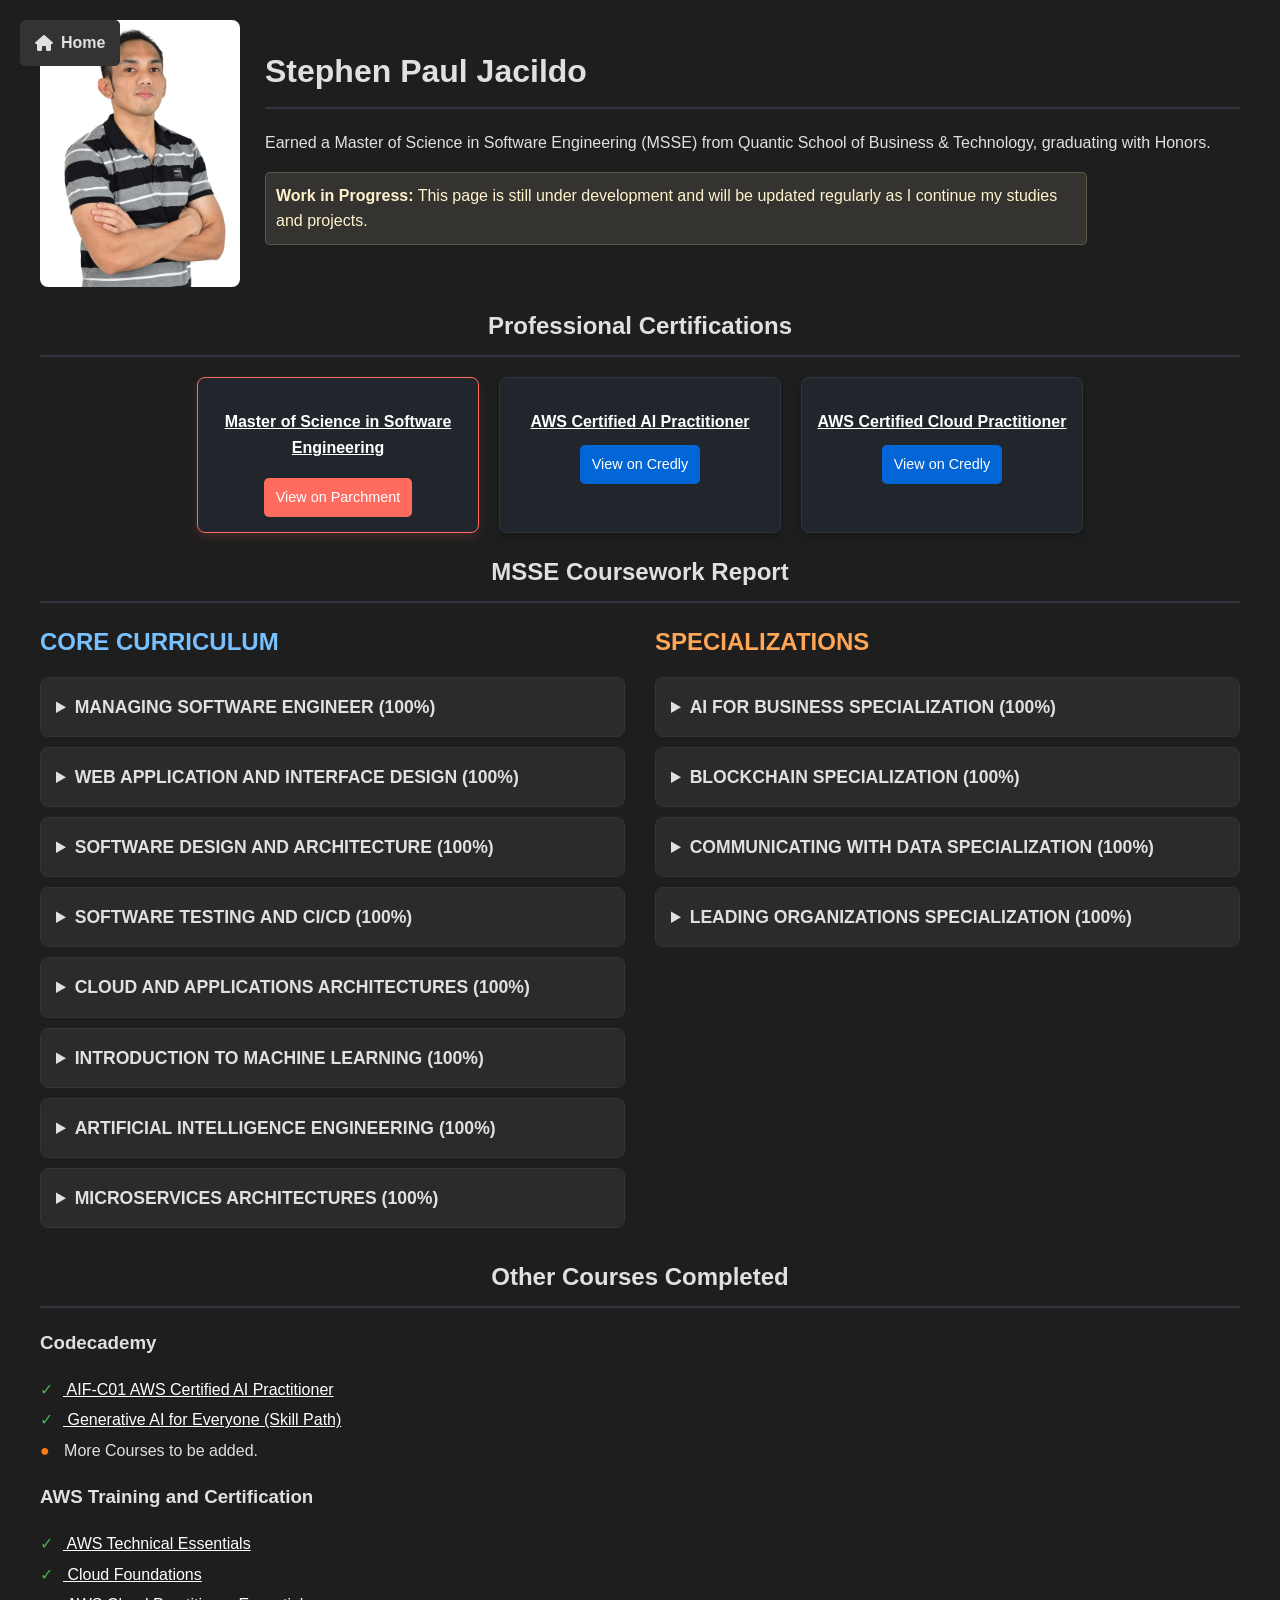
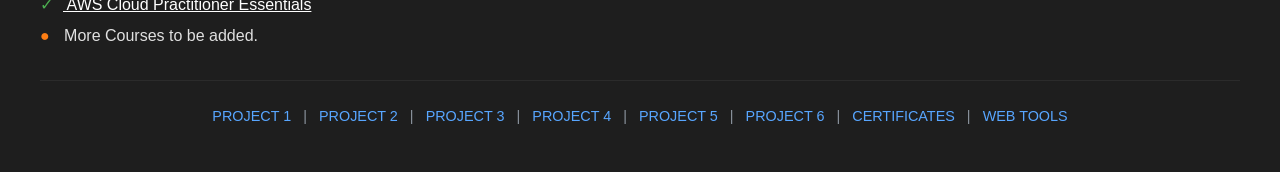
==== index.html @ 01475dbf "Initial commit" ====
<!DOCTYPE html>
<html lang="en">
<head>
    <meta charset="UTF-8">
    <meta name="viewport" content="width=device-width, initial-scale=1.0">
    <title>Stephen Paul Jacildo</title>
	<link rel="shortcut icon" type="image/x-icon" href="favicon.ico">
    <link rel="stylesheet" href="css/common.css">
    <link rel="stylesheet" href="css/about.css">
    <link href="https://cdnjs.cloudflare.com/ajax/libs/font-awesome/6.0.0/css/all.min.css" rel="stylesheet">
    <style>
        .status.complete {
            color: #4CAF50;
        }

        .certificate-link {
            color: white !important;
        }
    </style>

</head>
<body>
    <div class="home-button">
        <a href="#" title="Home" onclick="window.scrollTo({top:0,behavior:'smooth'});return false;"><i class="fas fa-home"></i> Home</a>
    </div>

    <div class="container">
        <div class="profile">
            <img src="photo.jpg" alt="Profile Picture">
        </div>
        <div class="profile-details">
            <h1>Stephen Paul Jacildo</h1>
            <p>Earned a Master of Science in Software Engineering (MSSE) from Quantic School of Business & Technology, graduating with Honors.</p>
            <p class="wip-notice">
                <strong>Work in Progress:</strong> This page is still under development and will be updated regularly as I continue my studies and projects.
            </p>
        </div>
    </div>

    <h2>Professional Certifications</h2>
    <div id="professional-certifications-container" class="certifications-container">
        <!-- Professional certifications will be dynamically loaded here -->
    </div>

    <h2>MSSE Coursework Report</h2>
    <div class="msse-progress-wrapper">
        <div class="msse-column">
            <h3 class="core-header">CORE CURRICULUM</h3>
            <div id="msse-progress-container">
                <!-- MSSE courses will be dynamically loaded here -->
            </div>
        </div>
        <div class="msse-column">
            <h3 class="spec-header">SPECIALIZATIONS</h3>
            <div id="specializations-container">
                <!-- Specializations will be dynamically loaded here -->
            </div>
        </div>
    </div>
    
    <h2>Other Courses Completed</h2>
    <div id="other-courses-container">
        <!-- Other courses will be dynamically loaded here -->
    </div>

    <!-- Lightbox Modal -->
    <div id="certificateLightbox" class="lightbox">
        <span id="lightboxClose" class="lightbox-close">&times;</span>
        <div class="lightbox-content-wrapper">
            <div class="lightbox-image-container">
                <img id="lightboxImage" src="" alt="Certificate" style="max-width: 100%; max-height: 80vh; object-fit: contain; border-radius: 8px; box-shadow: 0 10px 20px rgba(0,0,0,0.5);">
            </div>
            <div id="certificateDetails" class="certificate-details lightbox-details">
                <div id="certificateDetailsContent" class="certificate-details-content">
                    <!-- Certificate details will be populated by JavaScript -->
                </div>
            </div>
        </div>
    </div>

    <script src="js/footer.js"></script>
    <script src="data/certificates-data.js"></script>
    <script src="data/course-data.js"></script>
    <script src="js/ui.js"></script>
    <script src="js/about.js"></script>
</body>
</html>
---- css/common.css ----
/* Base Styles */
body {
    margin: 0;
    font-family: Arial, sans-serif;
    background: #1e1e1e;
    color: #e0e0e0;
}

nav {
    display: flex;
    background: #2b2b2b;
}

nav button {
    flex: 1;
    padding: 15px;
    background: #2b2b2b;
    border: none;
    color: #e0e0e0;
    cursor: pointer;
}

nav button.active,
nav button:hover {
    background: #3c3c3c;
}

.tool-section {
    display: none;
    padding: 20px;
}

.tool-section.active {
    display: block;
}

h2,
#section-ip h2,
#section-tree h2,
#section-sorter h2 {
    text-align: center;
}

/* Footer (shared) */
.site-footer {
    text-align: center;
    padding: 1.5rem 0;
    font-size: 0.9rem;
    background: #1e1e1e;
    color: #8b949e;
    border-top: 1px solid #2b2b2b;
    margin-top: 2rem;
}

.site-footer a {
    color: #58a6ff;
    text-decoration: none;
    margin: 0 0.5rem;
}

.site-footer a:hover {
    text-decoration: underline;
}

/* Work In Progress Notice */
.work-in-progress {
    background: #ffdddd;
    color: #333;
    padding: 12px;
    margin: 12px 0;
    border-left: 4px solid #d6332f;
    font-weight: bold;
    font-size: 1em;
    line-height: 1.4em;
    font-family: inherit;
    border-radius: 4px;
}

.work-in-progress .fa-exclamation-triangle {
    margin-right: 8px;
}

/* Shared styles for home button and lightbox */
.home-button {
    position: fixed;
    top: 20px;
    left: 20px;
    z-index: 1000;
}

.home-button a {
    display: inline-flex;
    align-items: center;
    padding: 10px 15px;
    background-color: #333;
    color: #e0e0e0;
    text-decoration: none;
    border-radius: 5px;
    font-weight: bold;
    transition: background-color 0.3s ease;
}

.home-button a:hover {
    background-color: #4CAF50;
    color: white;
}

.home-button a i {
    margin-right: 8px;
}

.lightbox {
    display: none;
    position: fixed;
    top: 0;
    left: 0;
    width: 100%;
    height: 100%;
    background: rgba(0, 0, 0, 0.9);
    z-index: 2000;
    justify-content: center;
    align-items: center;
}

.lightbox.active {
    display: flex;
}

.lightbox-content-wrapper {
    display: flex;
    align-items: flex-start;
    justify-content: center;
    gap: 20px;
    width: 90%;
    height: 90%;
}

.lightbox-image-container {
    flex: 1;
    max-width: 60%;
    display: flex;
    justify-content: center;
    align-items: flex-start;
}

#lightboxImage {
    max-width: 100%;
    max-height: 80vh;
    object-fit: contain;
    border-radius: 8px;
    box-shadow: 0 10px 20px rgba(0,0,0,0.5);
}

.lightbox-close {
    position: absolute;
    top: 20px;
    right: 35px;
    color: #fff;
    font-size: 40px;
    font-weight: bold;
    cursor: pointer;
}

.lightbox-close:hover {
    color: #4CAF50;
}

.certificate-details {
    width: 40%;
    background: #2b2b2b;
    border-left: 2px solid #444;
    padding: 20px;
    overflow-y: auto;
    display: block;
}

.certificate-details-content h3 {
    color: #4CAF50;
    margin-top: 0;
    border-bottom: 2px solid #4CAF50;
    padding-bottom: 10px;
}

.certificate-details-content p {
    margin: 10px 0;
    padding: 8px 0;
    border-bottom: 1px solid #444;
}

.certificate-details-content p strong {
    display: inline-block;
    width: 80px;
    color: #e0e0e0;
}

 @media (max-width: 1100px) {
    .lightbox-content-wrapper {
        flex-direction: column;
        align-items: center;
        overflow-y: auto;
        height: 95%;
        gap: 10px;
    }
    .lightbox-image-container {
        max-width: 90%;
        flex: 0 1 auto;
    }
    .certificate-details {
        width: 90%;
        border-left: none;
        border-top: 2px solid #444;
    }
}

/* WIP notice styling for dark mode */
.wip-notice {
    max-width: 800px;
    background-color: rgba(255, 243, 205, 0.1);
    border: 1px solid rgba(255, 234, 167, 0.2);
    padding: 10px;
    border-radius: 5px;
    color: #fff3cd;
    margin-top: 15px;
}
---- css/about.css ----
body {
    font-family: -apple-system, BlinkMacSystemFont, "Segoe UI", Helvetica, Arial, sans-serif, "Apple Color Emoji", "Segoe UI Emoji";
    line-height: 1.6;
    max-width: 1200px;
    margin: 0 auto;
    padding: 20px;
    background-color: #1e1e1e;
    color: #e0e0e0;
}

/* About Page Styles */
.about-container {
    text-align: center;
    padding: 2rem;
    max-width: 600px;
    background: #161b22;
    border-radius: 12px;
    border: 1px solid #30363d;
    box-shadow: 0 8px 32px rgba(0, 0, 0, 0.3);
    margin: 10vh auto;
    color: #e6edf3;
    font-family: 'Segoe UI', Tahoma, Geneva, Verdana, sans-serif;
}

.about-container h1 {
    font-size: 2.5rem;
    margin-bottom: 1rem;
    font-weight: 700;
}

.container {
    display: flex;
    flex-wrap: wrap;
    align-items: center;
}
.profile {
    flex: 0 0 200px; /* Don't grow, don't shrink, set a base width of 200px */
    margin-right: 25px; /* Creates a controlled gap */
}
.profile-details {
    flex: 1; /* Allow this section to take up the remaining space */
    min-width: 400px;
}
.profile-details h1 {
    margin-top: 0;
}
.profile img {
    width: 100%; /* Make the image fill its container */
    height: auto;
    border-radius: 8px;
    display: block; /* Removes potential whitespace below the image */
}
h1, h2 {
    border-bottom: 2px solid #30363d;
    padding-bottom: 10px;
}

.course-section {
    max-width: 600px; /* Sets the maximum width to 50% of the body's 1200px max-width */
    margin-bottom: 10px;
    border: 1px solid #30363d;
    border-radius: 8px;
    overflow: hidden;
}

/* MSSE Progress two-column layout */
.msse-progress-wrapper {
    display: grid;
    grid-template-columns: 1fr 1fr;
    gap: 30px;
    margin-top: 20px;
}

.msse-column h3 {
    margin-top: 0;
    margin-bottom: 15px;
    font-size: 1.5em;
}

.core-header {
    color: #79c0ff;
}

.spec-header {
    color: #ffa657;
}

.msse-column .course-section {
    max-width: 100%;
}

/* Responsive: stack columns on smaller screens */
@media (max-width: 900px) {
    .msse-progress-wrapper {
        grid-template-columns: 1fr;
        gap: 20px;
    }
}

summary {
    cursor: pointer;
    padding: 15px;
    font-weight: bold;
    font-size: 1.1em;
    background-color: #2b2b2b;
    outline: none;
    list-style-position: inside;
}
summary:hover {
    background-color: #3c3c3c;
}
.details-content {
    padding: 15px;
    border-top: 1px solid #30363d;
    background-color: #2b2b2b;
}
.progress-bar-container {
    width: 100%;
    background-color: #3c3c3c;
    border-radius: 5px;
    margin: 5px 0 15px 0;
}
.progress-bar {
    height: 20px;
    background-color: #4CAF50;
    text-align: center;
    line-height: 20px;
    color: white;
    border-radius: 5px;
}
.status {
    margin-right: 10px;
}
.complete {
    color: #28a745; /* Brighter green for dark mode */
}
.incomplete {
    color: #fd7e14; /* Orange for incomplete */
}
ul {
    list-style: none;
    padding: 0;
    margin: 0;
}
li {
    margin-bottom: 5px;
}


.back-button {
    display: inline-flex;
    align-items: center;
    gap: 0.5rem;
    padding: 1rem 2rem;
    background: #21262d;
    color: #e6edf3;
    text-decoration: none;
    border-radius: 8px;
    font-weight: 600;
    font-size: 1.1rem;
    transition: all 0.3s ease;
    border: 1px solid #30363d;
}

.back-button:hover {
    background: #30363d;
    transform: translateY(-2px);
    box-shadow: 0 5px 15px rgba(0, 0, 0, 0.4);
}

/* Responsive About Container */
@media (max-width: 768px) {
    .about-container {
        margin: 1rem;
        padding: 1.5rem;
    }

    .about-container h1 {
        font-size: 2rem;
    }
}

/* Professional Certifications styles */
.certifications-container {
    display: flex;
    flex-wrap: wrap;
    gap: 20px;
    justify-content: center;
    margin-top: 20px;
}

.certificate-item {
    background-color: #21262d;
    border: 1px solid #30363d;
    border-radius: 8px;
    padding: 15px;
    text-align: center;
    width: 250px;
    box-shadow: 0 4px 8px rgba(0, 0, 0, 0.2);
    transition: transform 0.2s;
}

.certificate-item:hover {
    transform: translateY(-5px);
}

.certificate-title {
    font-weight: bold;
    color: #e6edf3;
    margin-bottom: 10px;
    min-height: auto;
    display: flex;
    align-items: center;
    justify-content: center;
}

.credly-link {
    display: inline-block;
    background-color: #0366d6;
    color: white;
    padding: 8px 12px;
    border-radius: 5px;
    text-decoration: none;
    font-size: 0.9em;
    transition: background-color 0.2s;
}

.credly-link:hover {
    background-color: #005cc5;
}

/* Parchment link - Quantic coral palette */
.parchment-link {
    display: inline-block;
    background-color: #ff6b5e;
    color: white;
    padding: 8px 12px;
    border-radius: 5px;
    text-decoration: none;
    font-size: 0.9em;
    transition: background-color 0.2s;
    margin-top: 8px;
}

.parchment-link:hover {
    background-color: #e85a4f;
}

/* Degree item - Quantic coral accent */
.degree-item {
    border-color: #ff6b5e;
    box-shadow: 0 4px 8px rgba(255, 107, 94, 0.15);
}

.degree-item:hover {
    box-shadow: 0 8px 16px rgba(255, 107, 94, 0.3);
}
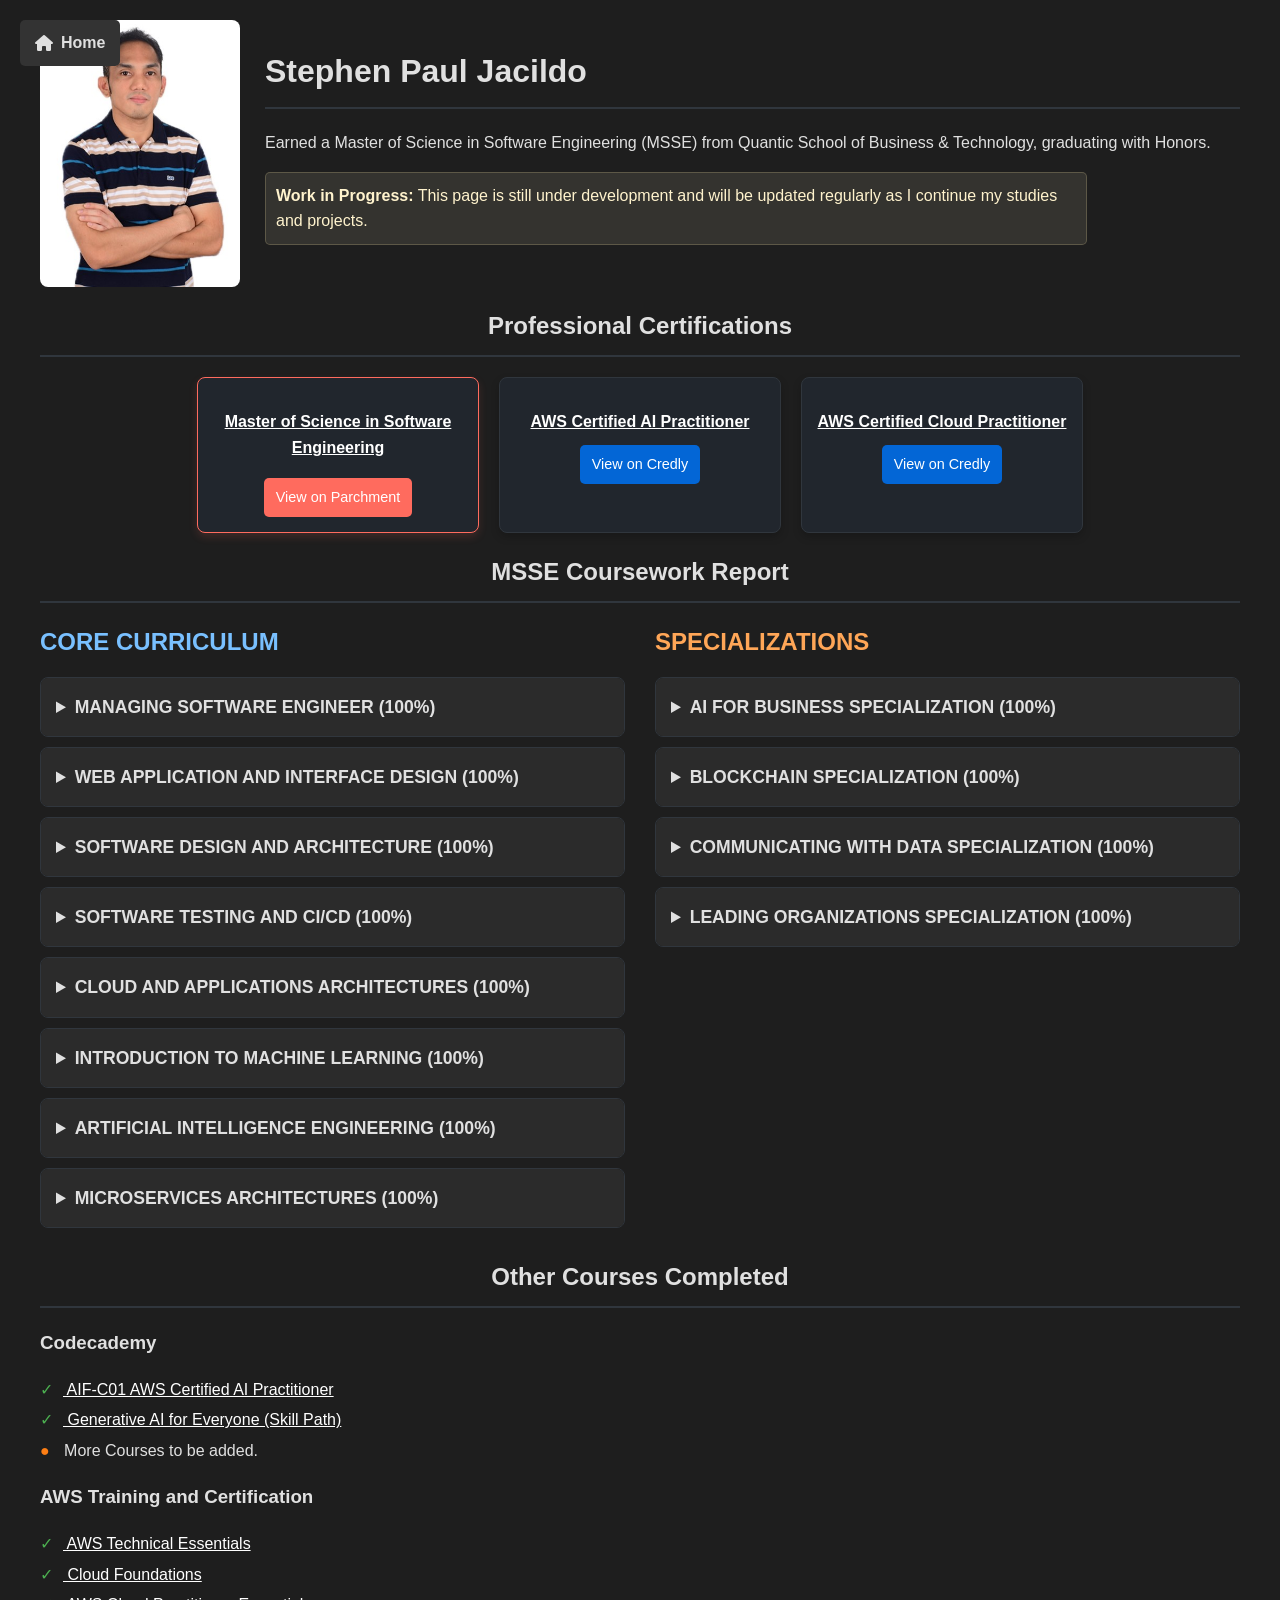
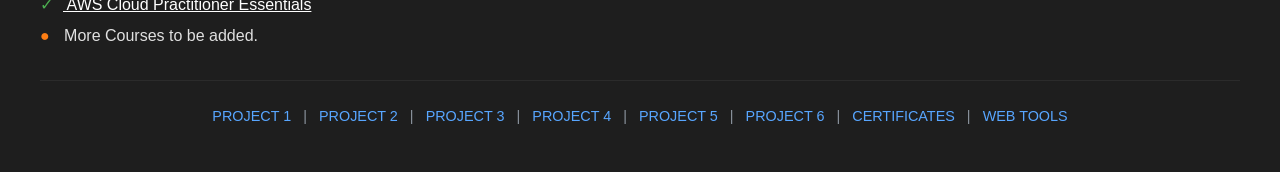
==== commit 54a0add6: "Update" ====
--- a/index.html
+++ b/index.html
@@ -78,6 +78,7 @@
         </div>
     </div>
 
+    <script src="data/footer-links.js"></script>
     <script src="js/footer.js"></script>
     <script src="data/certificates-data.js"></script>
     <script src="data/course-data.js"></script>
